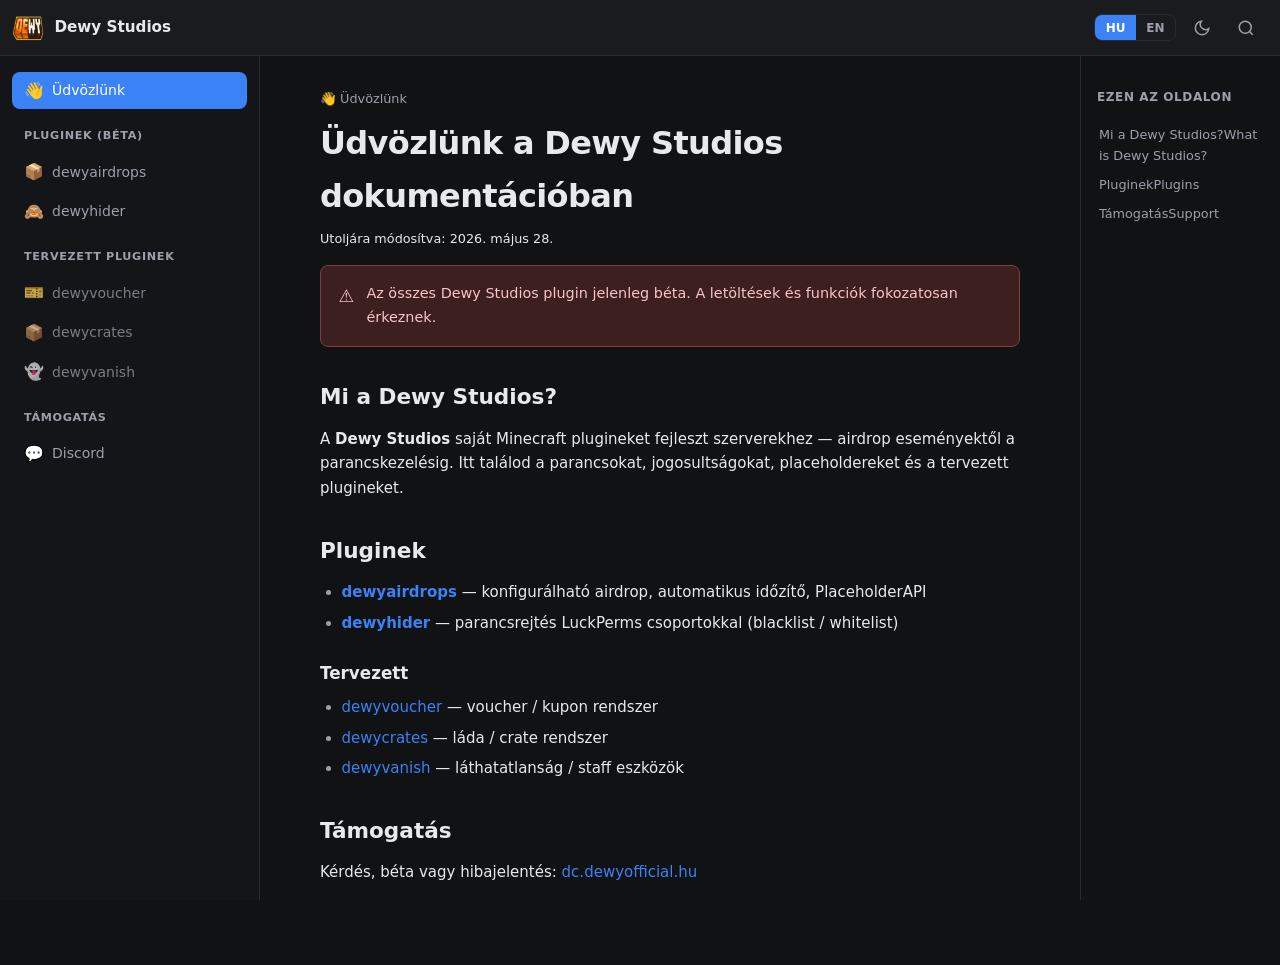
==== index.html @ 2e57b7cd "website" ====
<!DOCTYPE html>
<html lang="hu">
<head>
  <meta charset="UTF-8" />
  <meta name="viewport" content="width=device-width, initial-scale=1.0" />
  <title>Dewy Studios — Dokumentáció</title>
  <link rel="stylesheet" href="css/style.css" />
  <link rel="icon" href="logo.png" type="image/png" />
</head>
<body data-page="welcome">
  <header class="topbar">
    <div class="topbar-left">
      <button type="button" class="icon-btn mobile-menu-btn" id="menu-toggle" aria-label="Menu">
        <svg viewBox="0 0 24 24" fill="none" stroke="currentColor" stroke-width="2"><path d="M4 6h16M4 12h16M4 18h16"/></svg>
      </button>
      <a href="index.html" class="brand">
        <img src="logo.png" alt="Dewy Studios" class="brand-logo" />
        <span class="brand-title" data-i18n="siteTitle">Dewy Studios</span>
      </a>
    </div>
    <div class="topbar-right">
      <div class="lang-switch" role="group" aria-label="Language">
        <button type="button" class="lang-btn active" data-lang="hu">HU</button>
        <button type="button" class="lang-btn" data-lang="en">EN</button>
      </div>
      <button type="button" class="icon-btn" id="theme-toggle" aria-label="Theme">
        <svg class="icon-moon" viewBox="0 0 24 24" fill="none" stroke="currentColor" stroke-width="2"><path d="M21 12.79A9 9 0 1 1 11.21 3 7 7 0 0 0 21 12.79z"/></svg>
        <svg class="icon-sun" viewBox="0 0 24 24" fill="none" stroke="currentColor" stroke-width="2"><circle cx="12" cy="12" r="5"/><path d="M12 1v2M12 21v2M4.22 4.22l1.42 1.42M18.36 18.36l1.42 1.42M1 12h2M21 12h2M4.22 19.78l1.42-1.42M18.36 5.64l1.42-1.42"/></svg>
      </button>
      <button type="button" class="icon-btn" id="search-btn" aria-label="Search">
        <svg viewBox="0 0 24 24" fill="none" stroke="currentColor" stroke-width="2"><circle cx="11" cy="11" r="8"/><path d="m21 21-4.35-4.35"/></svg>
      </button>
    </div>
  </header>

  <div class="search-overlay" id="search-overlay" hidden>
    <div class="search-box">
      <input type="search" id="search-input" placeholder="Keresés…" autocomplete="off" />
      <ul class="search-results" id="search-results"></ul>
    </div>
  </div>

  <div class="layout">
    <aside class="sidebar" id="sidebar">
      <nav class="sidebar-nav">
        <a href="index.html" class="nav-item" data-page="welcome">
          <span class="nav-icon">👋</span>
          <span data-i18n="nav.welcome">Üdvözlünk</span>
        </a>
        <p class="nav-section" data-i18n="nav.pluginsBeta">Pluginek (Béta)</p>
        <a href="dewyairdrops.html" class="nav-item" data-page="dewyairdrops">
          <span class="nav-icon">📦</span>
          <span>dewyairdrops</span>
        </a>
        <a href="dewyhider.html" class="nav-item" data-page="dewyhider">
          <span class="nav-icon">🙈</span>
          <span>dewyhider</span>
        </a>
        <p class="nav-section" data-i18n="nav.planned">Tervezett pluginek</p>
        <a href="dewyvoucher.html" class="nav-item nav-muted" data-page="dewyvoucher">
          <span class="nav-icon">🎫</span>
          <span>dewyvoucher</span>
        </a>
        <a href="dewycrates.html" class="nav-item nav-muted" data-page="dewycrates">
          <span class="nav-icon">📦</span>
          <span>dewycrates</span>
        </a>
        <a href="dewyvanish.html" class="nav-item nav-muted" data-page="dewyvanish">
          <span class="nav-icon">👻</span>
          <span>dewyvanish</span>
        </a>
        <p class="nav-section" data-i18n="nav.support">Támogatás</p>
        <a href="https://dc.dewyofficial.hu" class="nav-item nav-external" target="_blank" rel="noopener noreferrer">
          <span class="nav-icon">💬</span>
          <span data-i18n="nav.discord">Discord</span>
        </a>
      </nav>
    </aside>

    <main class="content">
      <nav class="breadcrumb">👋 <span data-lang-block="hu">Üdvözlünk</span><span data-lang-block="en" hidden>Welcome</span></nav>
      <h1 class="page-title"><span data-lang-block="hu">Üdvözlünk a Dewy Studios dokumentációban</span><span data-lang-block="en" hidden>Welcome to Dewy Studios docs</span></h1>
      <p class="page-meta"><span data-i18n="lastModified">Utoljára módosítva</span>: <span data-lang-block="hu">2026. május 28.</span><span data-lang-block="en" hidden>May 28, 2026</span></p>

      <div class="alert">
        <span class="alert-icon">⚠️</span>
        <span data-i18n="globalBeta">Az összes Dewy Studios plugin jelenleg béta. A letöltések és funkciók fokozatosan érkeznek.</span>
      </div>

      <h2 id="about"><span data-lang-block="hu">Mi a Dewy Studios?</span><span data-lang-block="en" hidden>What is Dewy Studios?</span></h2>
      <div data-lang-block="hu">
        <p>A <strong>Dewy Studios</strong> saját Minecraft plugineket fejleszt szerverekhez — airdrop eseményektől a parancskezelésig. Itt találod a parancsokat, jogosultságokat, placeholdereket és a tervezett plugineket.</p>
      </div>
      <div data-lang-block="en" hidden>
        <p><strong>Dewy Studios</strong> builds custom Minecraft plugins for servers — from airdrop events to command management. Here you will find commands, permissions, placeholders, and planned plugins.</p>
      </div>

      <h2 id="plugins"><span data-lang-block="hu">Pluginek</span><span data-lang-block="en" hidden>Plugins</span></h2>
      <div data-lang-block="hu">
        <ul>
          <li><a href="dewyairdrops.html"><strong>dewyairdrops</strong></a> — konfigurálható airdrop, automatikus időzítő, PlaceholderAPI</li>
          <li><a href="dewyhider.html"><strong>dewyhider</strong></a> — parancsrejtés LuckPerms csoportokkal (blacklist / whitelist)</li>
        </ul>
        <h3>Tervezett</h3>
        <ul>
          <li><a href="dewyvoucher.html">dewyvoucher</a> — voucher / kupon rendszer</li>
          <li><a href="dewycrates.html">dewycrates</a> — láda / crate rendszer</li>
          <li><a href="dewyvanish.html">dewyvanish</a> — láthatatlanság / staff eszközök</li>
        </ul>
      </div>
      <div data-lang-block="en" hidden>
        <ul>
          <li><a href="dewyairdrops.html"><strong>dewyairdrops</strong></a> — configurable airdrop, auto timer, PlaceholderAPI</li>
          <li><a href="dewyhider.html"><strong>dewyhider</strong></a> — command hiding with LuckPerms groups (blacklist / whitelist)</li>
        </ul>
        <h3>Planned</h3>
        <ul>
          <li><a href="dewyvoucher.html">dewyvoucher</a> — voucher / coupon system</li>
          <li><a href="dewycrates.html">dewycrates</a> — crate system</li>
          <li><a href="dewyvanish.html">dewyvanish</a> — vanish / staff tools</li>
        </ul>
      </div>

      <h2 id="support"><span data-lang-block="hu">Támogatás</span><span data-lang-block="en" hidden>Support</span></h2>
      <div data-lang-block="hu">
        <p>Kérdés, béta vagy hibajelentés: <a href="https://dc.dewyofficial.hu" target="_blank" rel="noopener noreferrer">dc.dewyofficial.hu</a></p>
      </div>
      <div data-lang-block="en" hidden>
        <p>Questions, beta access, or bugs: <a href="https://dc.dewyofficial.hu" target="_blank" rel="noopener noreferrer">dc.dewyofficial.hu</a></p>
      </div>
    </main>

    <aside class="toc" id="toc">
      <p class="toc-title" data-i18n="toc.title">Ezen az oldalon</p>
      <ul class="toc-list" id="toc-list"></ul>
    </aside>
  </div>

  <div class="sidebar-backdrop" id="sidebar-backdrop" hidden></div>
  <script src="js/i18n.js"></script>
  <script src="js/common.js"></script>
</body>
</html>
---- css/style.css ----
:root {
  --bg: #111214;
  --bg-elevated: #1a1b1e;
  --bg-sidebar: #141518;
  --border: #2a2b30;
  --text: #e8e9ed;
  --text-muted: #9ca0ab;
  --accent: #3b82f6;
  --accent-hover: #2563eb;
  --accent-bg: rgba(59, 130, 246, 0.15);
  --warning-bg: #3d1f1f;
  --warning-border: #7f3d3d;
  --warning-text: #f5c6c6;
  --code-bg: #0d0e10;
  --radius: 8px;
  --topbar-h: 56px;
  --sidebar-w: 260px;
  --toc-w: 200px;
  --font: "Inter", system-ui, -apple-system, sans-serif;
}

[data-theme="light"] {
  --bg: #f5f6f8;
  --bg-elevated: #ffffff;
  --bg-sidebar: #eef0f4;
  --border: #d8dce3;
  --text: #1a1d24;
  --text-muted: #5c6370;
  --accent-bg: rgba(59, 130, 246, 0.12);
  --warning-bg: #fef2f2;
  --warning-border: #fecaca;
  --warning-text: #991b1b;
  --code-bg: #f0f2f5;
}

*, *::before, *::after { box-sizing: border-box; }

html { scroll-behavior: smooth; }

body {
  margin: 0;
  font-family: var(--font);
  font-size: 15px;
  line-height: 1.65;
  color: var(--text);
  background: var(--bg);
}

a { color: var(--accent); text-decoration: none; }
a:hover { text-decoration: underline; }

/* Topbar */
.topbar {
  position: sticky;
  top: 0;
  z-index: 100;
  display: flex;
  align-items: center;
  justify-content: space-between;
  height: var(--topbar-h);
  padding: 0 1rem 0 0.75rem;
  background: var(--bg-elevated);
  border-bottom: 1px solid var(--border);
}

.topbar-left, .topbar-right {
  display: flex;
  align-items: center;
  gap: 0.5rem;
}

.brand {
  display: flex;
  align-items: center;
  gap: 0.65rem;
  color: var(--text);
  text-decoration: none;
  font-weight: 600;
  font-size: 0.95rem;
}

.brand:hover { text-decoration: none; }

.brand-logo {
  width: 32px;
  height: 32px;
  border-radius: 6px;
  object-fit: cover;
}

.icon-btn {
  display: flex;
  align-items: center;
  justify-content: center;
  width: 36px;
  height: 36px;
  padding: 0;
  border: none;
  border-radius: var(--radius);
  background: transparent;
  color: var(--text-muted);
  cursor: pointer;
}

.icon-btn:hover { background: var(--accent-bg); color: var(--text); }
.icon-btn svg { width: 18px; height: 18px; }

.mobile-menu-btn { display: none; }

.lang-switch {
  display: flex;
  border: 1px solid var(--border);
  border-radius: var(--radius);
  overflow: hidden;
}

.lang-btn {
  padding: 0.35rem 0.65rem;
  border: none;
  background: transparent;
  color: var(--text-muted);
  font-size: 0.75rem;
  font-weight: 600;
  cursor: pointer;
  font-family: inherit;
}

.lang-btn.active {
  background: var(--accent);
  color: #fff;
}

#theme-toggle .icon-sun { display: none; }
[data-theme="light"] #theme-toggle .icon-moon { display: none; }
[data-theme="light"] #theme-toggle .icon-sun { display: block; }

/* Layout */
.layout {
  display: grid;
  grid-template-columns: var(--sidebar-w) 1fr var(--toc-w);
  min-height: calc(100vh - var(--topbar-h));
}

.sidebar {
  position: sticky;
  top: var(--topbar-h);
  height: calc(100vh - var(--topbar-h));
  overflow-y: auto;
  padding: 1rem 0.75rem;
  background: var(--bg-sidebar);
  border-right: 1px solid var(--border);
}

.sidebar-nav { display: flex; flex-direction: column; gap: 2px; }

.nav-section {
  margin: 1rem 0 0.35rem 0.75rem;
  font-size: 0.7rem;
  font-weight: 600;
  text-transform: uppercase;
  letter-spacing: 0.06em;
  color: var(--text-muted);
}

.nav-item {
  display: flex;
  align-items: center;
  gap: 0.5rem;
  padding: 0.45rem 0.75rem;
  border-radius: var(--radius);
  color: var(--text-muted);
  font-size: 0.875rem;
  text-decoration: none;
  transition: background 0.15s, color 0.15s;
}

.nav-item:hover {
  background: var(--accent-bg);
  color: var(--text);
  text-decoration: none;
}

.nav-item.active {
  background: var(--accent);
  color: #fff;
}

.nav-item.nav-muted { opacity: 0.75; }

.nav-icon { font-size: 1rem; line-height: 1; width: 1.25rem; text-align: center; }

.content {
  max-width: 780px;
  padding: 2rem 2.5rem 4rem;
  margin: 0 auto;
  width: 100%;
}

.toc {
  position: sticky;
  top: var(--topbar-h);
  height: calc(100vh - var(--topbar-h));
  overflow-y: auto;
  padding: 2rem 1rem;
  border-left: 1px solid var(--border);
}

.toc-title {
  margin: 0 0 0.75rem;
  font-size: 0.75rem;
  font-weight: 600;
  text-transform: uppercase;
  letter-spacing: 0.05em;
  color: var(--text-muted);
}

.toc-list {
  list-style: none;
  margin: 0;
  padding: 0;
}

.toc-list a {
  display: block;
  padding: 0.25rem 0;
  font-size: 0.8rem;
  color: var(--text-muted);
  text-decoration: none;
  border-left: 2px solid transparent;
  padding-left: 0.5rem;
  margin-left: -0.5rem;
}

.toc-list a:hover,
.toc-list a.active {
  color: var(--accent);
  border-left-color: var(--accent);
}

.toc-list .toc-h3 { padding-left: 1rem; font-size: 0.75rem; }

/* Article */
.breadcrumb {
  font-size: 0.8rem;
  color: var(--text-muted);
  margin-bottom: 0.5rem;
}

.page-title {
  margin: 0 0 0.35rem;
  font-size: 2rem;
  font-weight: 700;
  letter-spacing: -0.02em;
}

.page-meta {
  font-size: 0.8rem;
  color: var(--text-muted);
  margin-bottom: 1.5rem;
}

.alert {
  display: flex;
  gap: 0.75rem;
  padding: 1rem 1.1rem;
  margin-bottom: 1.75rem;
  border-radius: var(--radius);
  background: var(--warning-bg);
  border: 1px solid var(--warning-border);
  color: var(--warning-text);
  font-size: 0.9rem;
}

.alert-icon { font-size: 1.1rem; flex-shrink: 0; }

.content h2 {
  margin: 2rem 0 0.75rem;
  font-size: 1.35rem;
  font-weight: 600;
  scroll-margin-top: calc(var(--topbar-h) + 1rem);
}

.content h3 {
  margin: 1.5rem 0 0.5rem;
  font-size: 1.05rem;
  font-weight: 600;
  scroll-margin-top: calc(var(--topbar-h) + 1rem);
}

.content p { margin: 0 0 1rem; color: var(--text); }

.content ul, .content ol {
  margin: 0 0 1rem;
  padding-left: 1.35rem;
}

.content li { margin-bottom: 0.35rem; }

.content li::marker { color: var(--text-muted); }

code, .code-block {
  font-family: ui-monospace, "Cascadia Code", "Fira Code", monospace;
  font-size: 0.85em;
}

code {
  padding: 0.15em 0.4em;
  border-radius: 4px;
  background: var(--code-bg);
  border: 1px solid var(--border);
}

.code-block {
  display: block;
  padding: 1rem 1.1rem;
  margin: 0 0 1rem;
  border-radius: var(--radius);
  background: var(--code-bg);
  border: 1px solid var(--border);
  overflow-x: auto;
  white-space: pre-wrap;
  word-break: break-all;
}

.table-wrap { overflow-x: auto; margin-bottom: 1rem; }

table {
  width: 100%;
  border-collapse: collapse;
  font-size: 0.875rem;
}

th, td {
  padding: 0.6rem 0.75rem;
  text-align: left;
  border: 1px solid var(--border);
}

th { background: var(--bg-sidebar); font-weight: 600; }

.btn-row { margin: 1.5rem 0; }

.btn {
  display: inline-flex;
  align-items: center;
  gap: 0.5rem;
  padding: 0.6rem 1.15rem;
  border-radius: var(--radius);
  font-weight: 600;
  font-size: 0.9rem;
  font-family: inherit;
  border: none;
  cursor: pointer;
  text-decoration: none;
  transition: background 0.15s, opacity 0.15s;
}

.btn-primary {
  background: var(--accent);
  color: #fff;
}

.btn-primary:hover {
  background: var(--accent-hover);
  text-decoration: none;
  color: #fff;
}

.btn-disabled {
  background: var(--border);
  color: var(--text-muted);
  cursor: not-allowed;
  pointer-events: none;
}

.badge {
  display: inline-block;
  padding: 0.15rem 0.5rem;
  font-size: 0.7rem;
  font-weight: 600;
  text-transform: uppercase;
  border-radius: 4px;
  background: var(--accent-bg);
  color: var(--accent);
  vertical-align: middle;
  margin-left: 0.35rem;
}

.badge-soon {
  background: rgba(156, 160, 171, 0.2);
  color: var(--text-muted);
}

.planned-card {
  padding: 1rem;
  border: 1px dashed var(--border);
  border-radius: var(--radius);
  color: var(--text-muted);
  margin-bottom: 1rem;
}

/* Search */
.search-overlay {
  position: fixed;
  inset: 0;
  z-index: 200;
  background: rgba(0, 0, 0, 0.6);
  display: flex;
  align-items: flex-start;
  justify-content: center;
  padding-top: 10vh;
}

.search-overlay[hidden] { display: none; }

.search-box {
  width: min(520px, 92vw);
  background: var(--bg-elevated);
  border: 1px solid var(--border);
  border-radius: var(--radius);
  box-shadow: 0 16px 48px rgba(0, 0, 0, 0.4);
  overflow: hidden;
}

.search-box input {
  width: 100%;
  padding: 1rem 1.1rem;
  border: none;
  background: transparent;
  color: var(--text);
  font-size: 1rem;
  font-family: inherit;
  outline: none;
  border-bottom: 1px solid var(--border);
}

.search-results {
  list-style: none;
  margin: 0;
  padding: 0.5rem;
  max-height: 320px;
  overflow-y: auto;
}

.search-results li a {
  display: block;
  padding: 0.55rem 0.75rem;
  border-radius: 6px;
  color: var(--text);
  text-decoration: none;
}

.search-results li a:hover {
  background: var(--accent-bg);
  text-decoration: none;
}

.sidebar-backdrop {
  position: fixed;
  inset: 0;
  z-index: 90;
  background: rgba(0, 0, 0, 0.5);
}

.sidebar-backdrop[hidden] { display: none; }

@media (max-width: 1100px) {
  .toc { display: none; }
  .layout { grid-template-columns: var(--sidebar-w) 1fr; }
}

@media (max-width: 768px) {
  .mobile-menu-btn { display: flex; }

  .layout { grid-template-columns: 1fr; }

  .sidebar {
    position: fixed;
    top: var(--topbar-h);
    left: 0;
    z-index: 95;
    width: min(280px, 85vw);
    transform: translateX(-100%);
    transition: transform 0.2s ease;
  }

  .sidebar.open { transform: translateX(0); }

  .content { padding: 1.25rem 1rem 3rem; }

  .page-title { font-size: 1.5rem; }
}
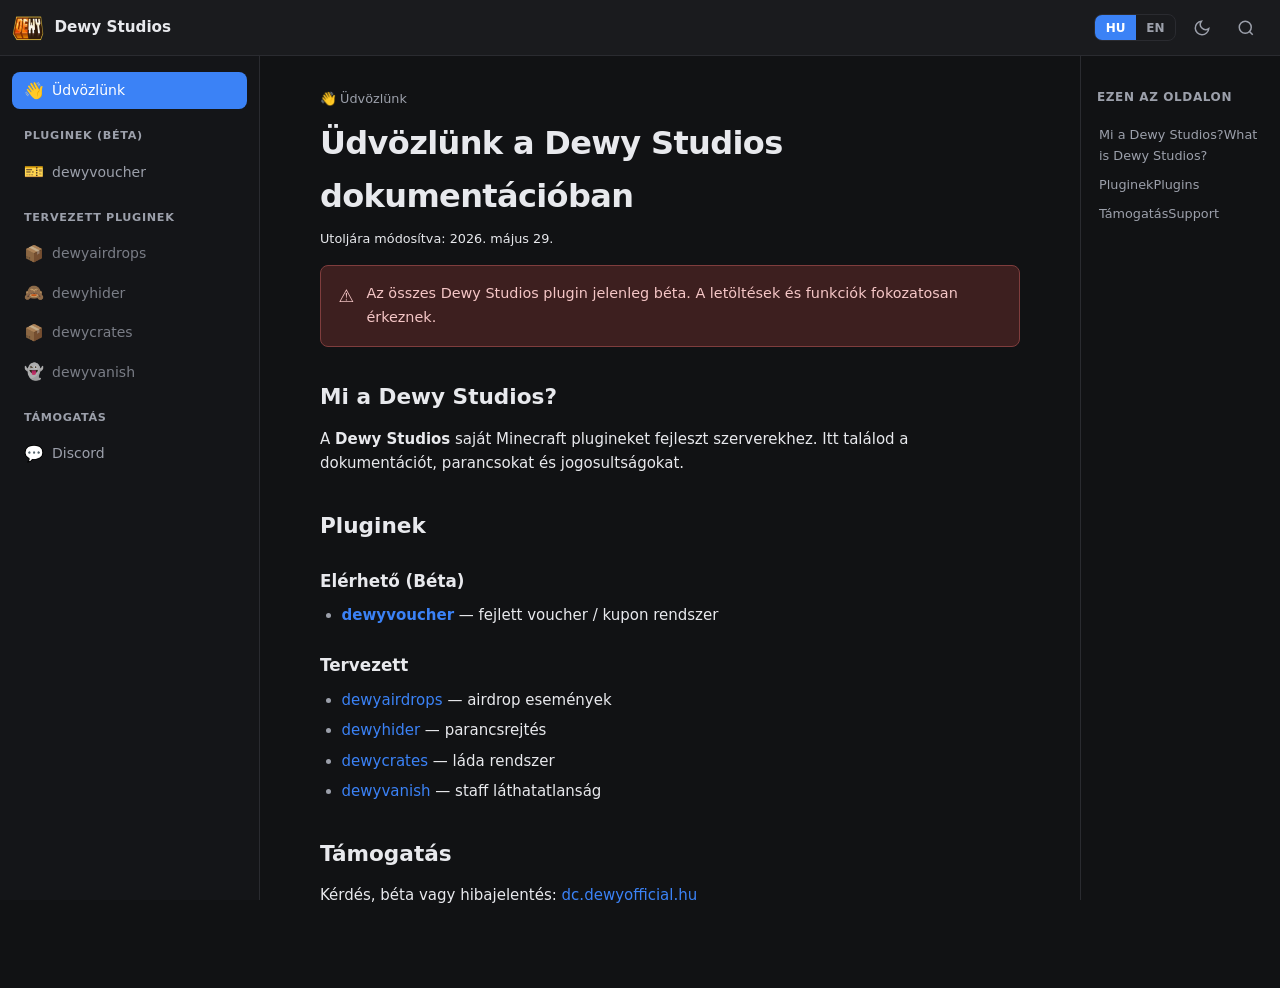
==== commit 78497cd1: "web" ====
--- a/index.html
+++ b/index.html
@@ -48,18 +48,18 @@
           <span data-i18n="nav.welcome">Üdvözlünk</span>
         </a>
         <p class="nav-section" data-i18n="nav.pluginsBeta">Pluginek (Béta)</p>
-        <a href="dewyairdrops.html" class="nav-item" data-page="dewyairdrops">
+        <a href="dewyvoucher.html" class="nav-item" data-page="dewyvoucher">
+          <span class="nav-icon">🎫</span>
+          <span>dewyvoucher</span>
+        </a>
+        <p class="nav-section" data-i18n="nav.planned">Tervezett pluginek</p>
+        <a href="dewyairdrops.html" class="nav-item nav-muted" data-page="dewyairdrops">
           <span class="nav-icon">📦</span>
           <span>dewyairdrops</span>
         </a>
-        <a href="dewyhider.html" class="nav-item" data-page="dewyhider">
+        <a href="dewyhider.html" class="nav-item nav-muted" data-page="dewyhider">
           <span class="nav-icon">🙈</span>
           <span>dewyhider</span>
-        </a>
-        <p class="nav-section" data-i18n="nav.planned">Tervezett pluginek</p>
-        <a href="dewyvoucher.html" class="nav-item nav-muted" data-page="dewyvoucher">
-          <span class="nav-icon">🎫</span>
-          <span>dewyvoucher</span>
         </a>
         <a href="dewycrates.html" class="nav-item nav-muted" data-page="dewycrates">
           <span class="nav-icon">📦</span>
@@ -80,44 +80,46 @@
     <main class="content">
       <nav class="breadcrumb">👋 <span data-lang-block="hu">Üdvözlünk</span><span data-lang-block="en" hidden>Welcome</span></nav>
       <h1 class="page-title"><span data-lang-block="hu">Üdvözlünk a Dewy Studios dokumentációban</span><span data-lang-block="en" hidden>Welcome to Dewy Studios docs</span></h1>
-      <p class="page-meta"><span data-i18n="lastModified">Utoljára módosítva</span>: <span data-lang-block="hu">2026. május 28.</span><span data-lang-block="en" hidden>May 28, 2026</span></p>
+      <p class="page-meta"><span data-i18n="lastModified">Utoljára módosítva</span>: 2026. május 29.</p>
 
       <div class="alert">
         <span class="alert-icon">⚠️</span>
-        <span data-i18n="globalBeta">Az összes Dewy Studios plugin jelenleg béta. A letöltések és funkciók fokozatosan érkeznek.</span>
+        <span data-i18n="globalBeta">A <strong>dewyvoucher</strong> már elérhető béta tesztelésre. A többi plugin fejlesztés alatt áll.</span>
       </div>
 
       <h2 id="about"><span data-lang-block="hu">Mi a Dewy Studios?</span><span data-lang-block="en" hidden>What is Dewy Studios?</span></h2>
       <div data-lang-block="hu">
-        <p>A <strong>Dewy Studios</strong> saját Minecraft plugineket fejleszt szerverekhez — airdrop eseményektől a parancskezelésig. Itt találod a parancsokat, jogosultságokat, placeholdereket és a tervezett plugineket.</p>
+        <p>A <strong>Dewy Studios</strong> saját Minecraft plugineket fejleszt szerverekhez. Itt találod a dokumentációt, parancsokat és jogosultságokat.</p>
       </div>
       <div data-lang-block="en" hidden>
-        <p><strong>Dewy Studios</strong> builds custom Minecraft plugins for servers — from airdrop events to command management. Here you will find commands, permissions, placeholders, and planned plugins.</p>
+        <p><strong>Dewy Studios</strong> builds custom Minecraft plugins for servers. Find documentation, commands, and permissions here.</p>
       </div>
 
       <h2 id="plugins"><span data-lang-block="hu">Pluginek</span><span data-lang-block="en" hidden>Plugins</span></h2>
       <div data-lang-block="hu">
+        <h3>Elérhető (Béta)</h3>
         <ul>
-          <li><a href="dewyairdrops.html"><strong>dewyairdrops</strong></a> — konfigurálható airdrop, automatikus időzítő, PlaceholderAPI</li>
-          <li><a href="dewyhider.html"><strong>dewyhider</strong></a> — parancsrejtés LuckPerms csoportokkal (blacklist / whitelist)</li>
+          <li><a href="dewyvoucher.html"><strong>dewyvoucher</strong></a> — fejlett voucher / kupon rendszer</li>
         </ul>
         <h3>Tervezett</h3>
         <ul>
-          <li><a href="dewyvoucher.html">dewyvoucher</a> — voucher / kupon rendszer</li>
-          <li><a href="dewycrates.html">dewycrates</a> — láda / crate rendszer</li>
-          <li><a href="dewyvanish.html">dewyvanish</a> — láthatatlanság / staff eszközök</li>
+          <li><a href="dewyairdrops.html">dewyairdrops</a> — airdrop események</li>
+          <li><a href="dewyhider.html">dewyhider</a> — parancsrejtés</li>
+          <li><a href="dewycrates.html">dewycrates</a> — láda rendszer</li>
+          <li><a href="dewyvanish.html">dewyvanish</a> — staff láthatatlanság</li>
         </ul>
       </div>
       <div data-lang-block="en" hidden>
+        <h3>Available (Beta)</h3>
         <ul>
-          <li><a href="dewyairdrops.html"><strong>dewyairdrops</strong></a> — configurable airdrop, auto timer, PlaceholderAPI</li>
-          <li><a href="dewyhider.html"><strong>dewyhider</strong></a> — command hiding with LuckPerms groups (blacklist / whitelist)</li>
+          <li><a href="dewyvoucher.html"><strong>dewyvoucher</strong></a> — advanced voucher / coupon system</li>
         </ul>
         <h3>Planned</h3>
         <ul>
-          <li><a href="dewyvoucher.html">dewyvoucher</a> — voucher / coupon system</li>
+          <li><a href="dewyairdrops.html">dewyairdrops</a> — airdrop events</li>
+          <li><a href="dewyhider.html">dewyhider</a> — command hiding</li>
           <li><a href="dewycrates.html">dewycrates</a> — crate system</li>
-          <li><a href="dewyvanish.html">dewyvanish</a> — vanish / staff tools</li>
+          <li><a href="dewyvanish.html">dewyvanish</a> — staff vanish</li>
         </ul>
       </div>
 
